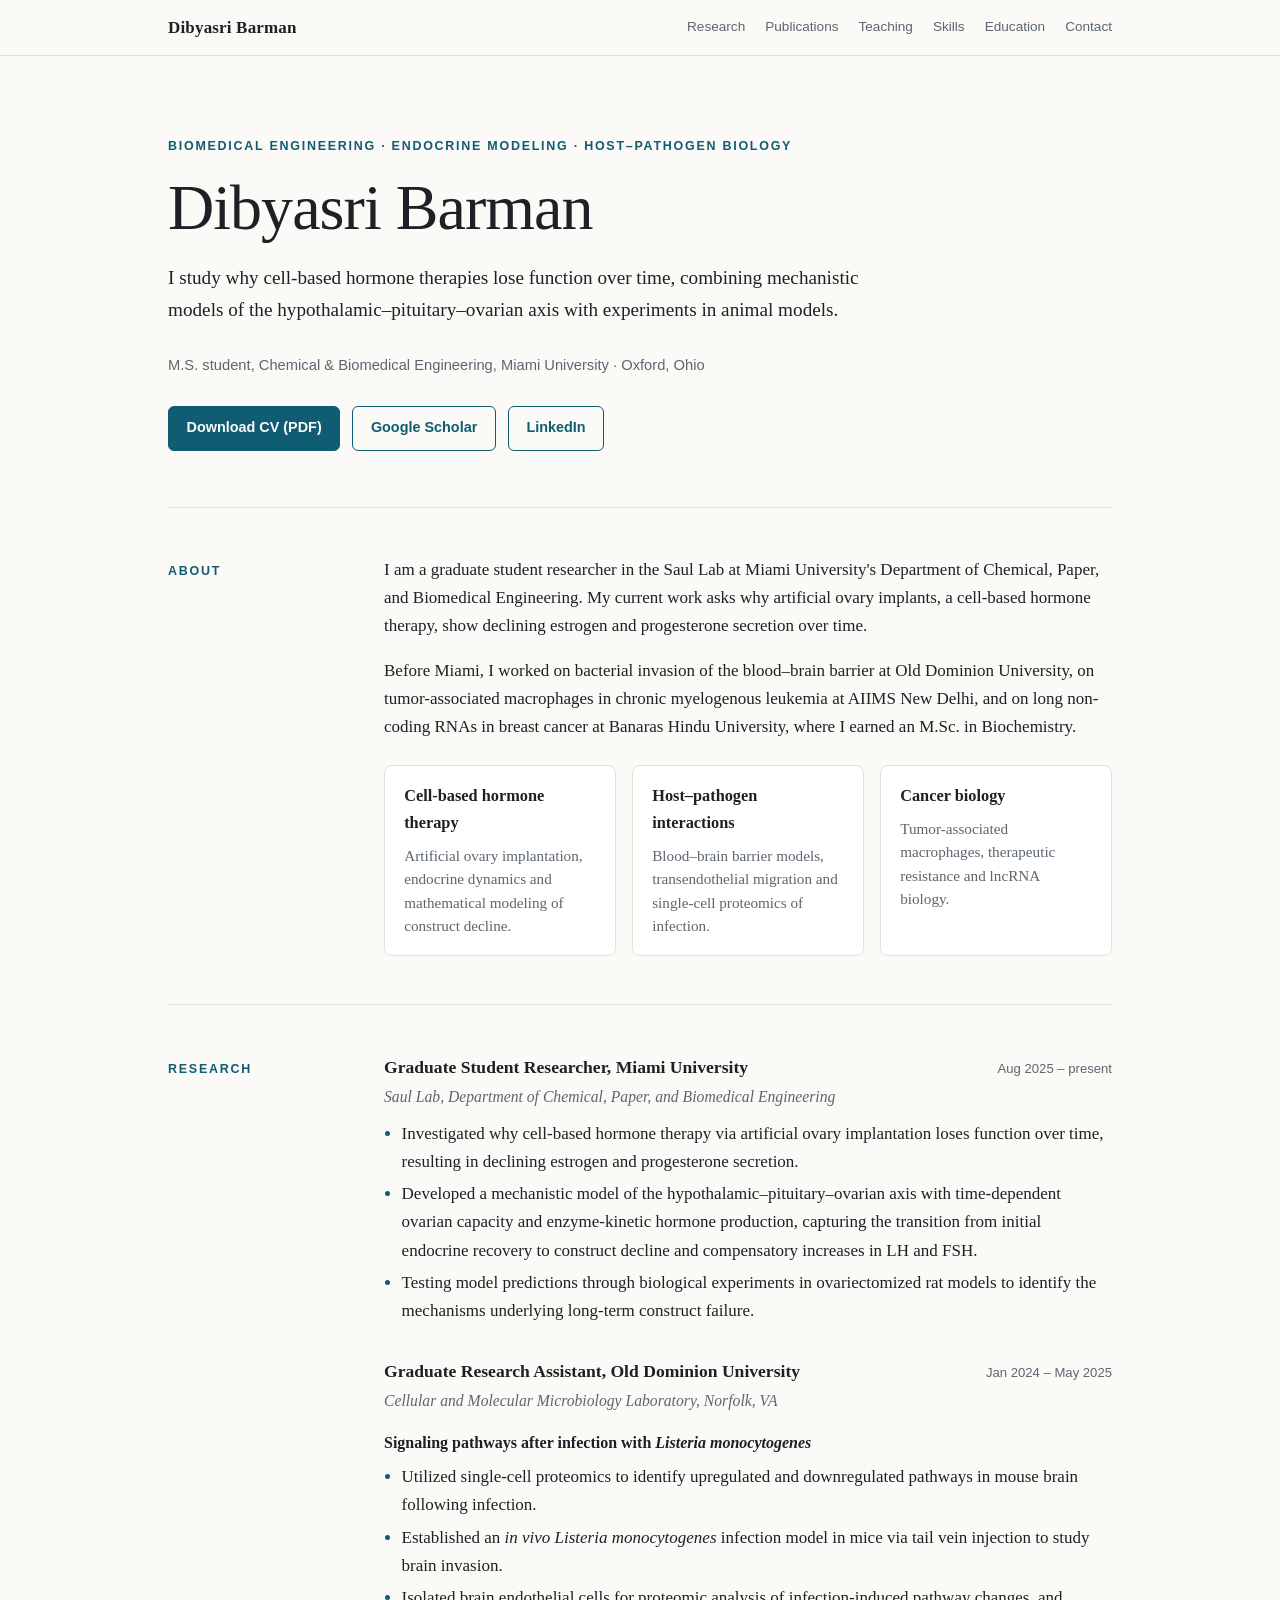
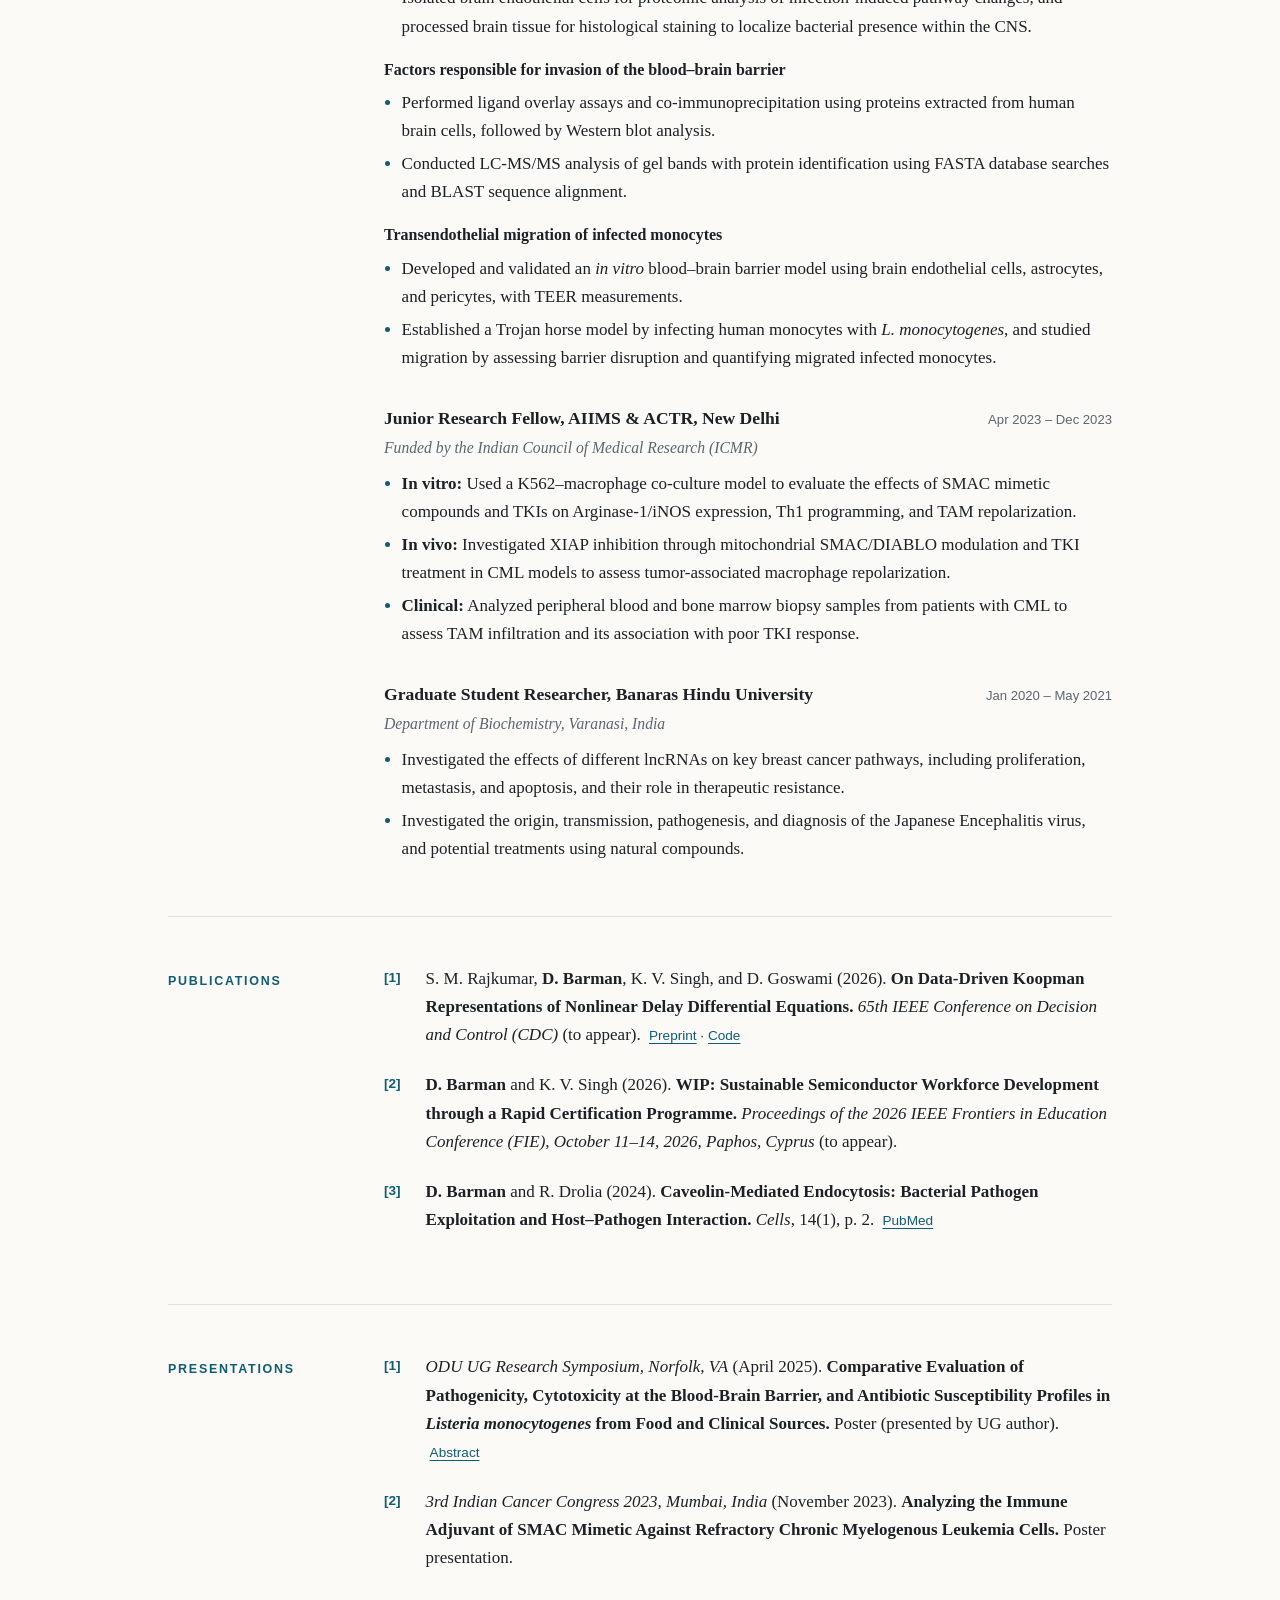
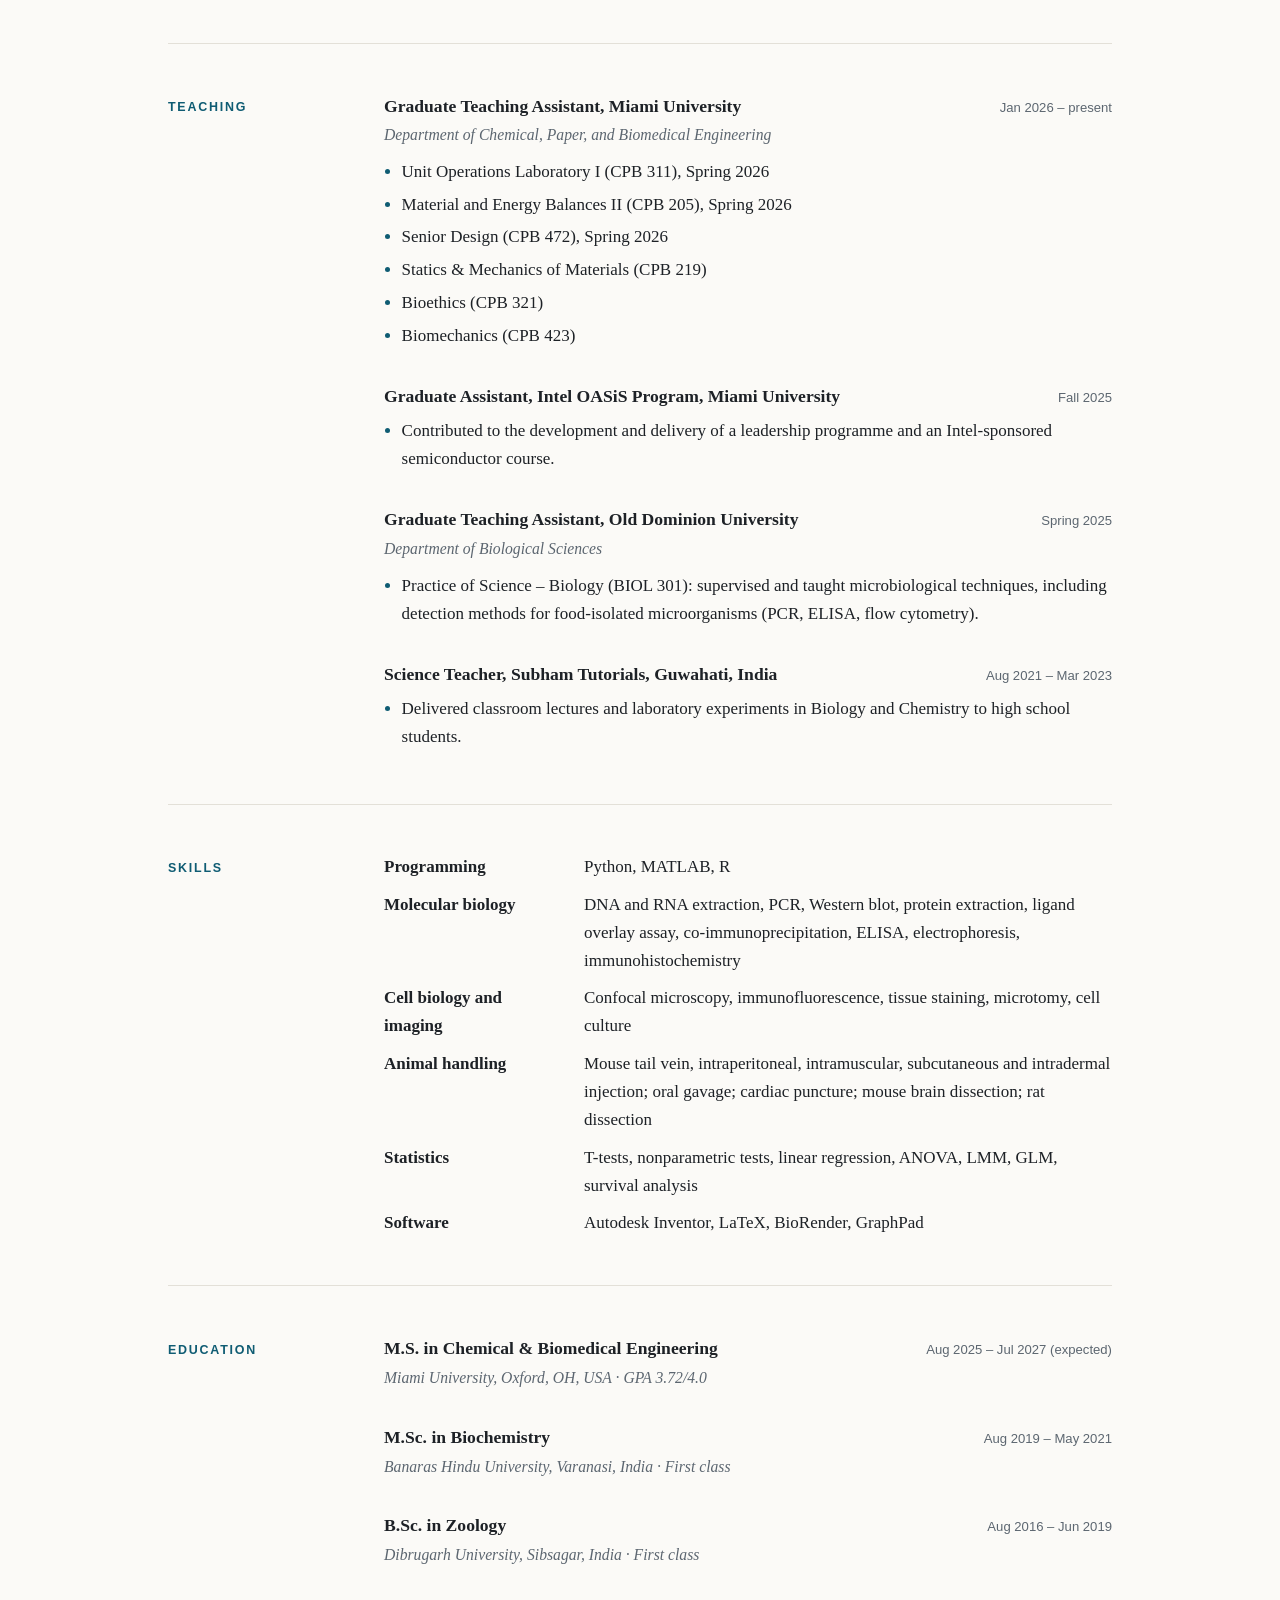
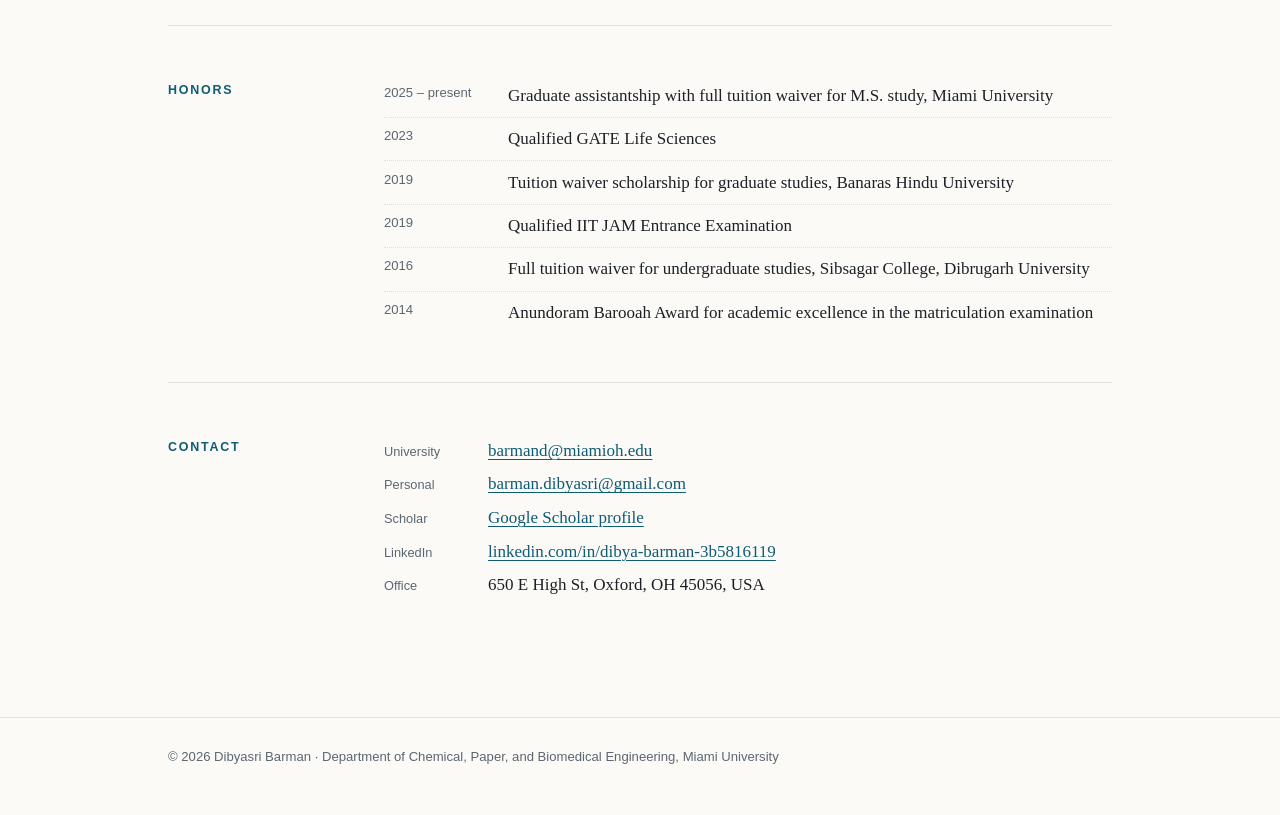
==== index.html @ ee69a8e0 "Add files via upload" ====
<!DOCTYPE html>
<html lang="en">
<head>
  <meta charset="utf-8">
  <meta name="viewport" content="width=device-width, initial-scale=1">
  <title>Dibyasri Barman — Biomedical Engineering Researcher</title>
  <meta name="description" content="Dibyasri Barman is an M.S. student in Chemical and Biomedical Engineering at Miami University, working on cell-based hormone therapy, endocrine modeling and host–pathogen interactions.">
  <link rel="stylesheet" href="style.css">
</head>
<body>

<header class="nav">
  <div class="nav-inner">
    <a class="nav-name" href="#top">Dibyasri Barman</a>
    <nav class="nav-links" aria-label="Sections">
      <a href="#research">Research</a>
      <a href="#publications">Publications</a>
      <a href="#teaching">Teaching</a>
      <a href="#skills">Skills</a>
      <a href="#education">Education</a>
      <a href="#contact">Contact</a>
    </nav>
  </div>
</header>

<div class="hero" id="top">
  <p class="eyebrow">Biomedical engineering · Endocrine modeling · Host–pathogen biology</p>
  <h1>Dibyasri Barman</h1>
  <p class="lede">I study why cell-based hormone therapies lose function over time, combining mechanistic models of the hypothalamic–pituitary–ovarian axis with experiments in animal models.</p>
  <p class="hero-meta">M.S. student, Chemical &amp; Biomedical Engineering, Miami University · Oxford, Ohio</p>
  <div class="actions">
    <a class="btn btn-primary" href="assets/Dibyasri_Barman_CV.pdf">Download CV (PDF)</a>
    <a class="btn btn-ghost" href="https://scholar.google.com/citations?user=SIy5THIAAAAJ&amp;hl=en">Google Scholar</a>
    <a class="btn btn-ghost" href="https://www.linkedin.com/in/dibya-barman-3b5816119/">LinkedIn</a>
  </div>
</div>

<main>

<section id="about">
  <h2>About</h2>
  <div class="body">
    <p>I am a graduate student researcher in the Saul Lab at Miami University's Department of Chemical, Paper, and Biomedical Engineering. My current work asks why artificial ovary implants, a cell-based hormone therapy, show declining estrogen and progesterone secretion over time.</p>
    <p>Before Miami, I worked on bacterial invasion of the blood–brain barrier at Old Dominion University, on tumor-associated macrophages in chronic myelogenous leukemia at AIIMS New Delhi, and on long non-coding RNAs in breast cancer at Banaras Hindu University, where I earned an M.Sc. in Biochemistry.</p>
    <div class="themes">
      <div class="theme">
        <h3>Cell-based hormone therapy</h3>
        <p>Artificial ovary implantation, endocrine dynamics and mathematical modeling of construct decline.</p>
      </div>
      <div class="theme">
        <h3>Host–pathogen interactions</h3>
        <p>Blood–brain barrier models, transendothelial migration and single-cell proteomics of infection.</p>
      </div>
      <div class="theme">
        <h3>Cancer biology</h3>
        <p>Tumor-associated macrophages, therapeutic resistance and lncRNA biology.</p>
      </div>
    </div>
  </div>
</section>

<section id="research">
  <h2>Research</h2>
  <div class="body">

    <div class="entry">
      <div class="entry-head"><h3>Graduate Student Researcher, Miami University</h3><span class="when">Aug 2025 – present</span></div>
      <p class="where">Saul Lab, Department of Chemical, Paper, and Biomedical Engineering</p>
      <ul>
        <li>Investigated why cell-based hormone therapy via artificial ovary implantation loses function over time, resulting in declining estrogen and progesterone secretion.</li>
        <li>Developed a mechanistic model of the hypothalamic–pituitary–ovarian axis with time-dependent ovarian capacity and enzyme-kinetic hormone production, capturing the transition from initial endocrine recovery to construct decline and compensatory increases in LH and FSH.</li>
        <li>Testing model predictions through biological experiments in ovariectomized rat models to identify the mechanisms underlying long-term construct failure.</li>
      </ul>
    </div>

    <div class="entry">
      <div class="entry-head"><h3>Graduate Research Assistant, Old Dominion University</h3><span class="when">Jan 2024 – May 2025</span></div>
      <p class="where">Cellular and Molecular Microbiology Laboratory, Norfolk, VA</p>
      <h4>Signaling pathways after infection with <em>Listeria monocytogenes</em></h4>
      <ul>
        <li>Utilized single-cell proteomics to identify upregulated and downregulated pathways in mouse brain following infection.</li>
        <li>Established an <em>in vivo Listeria monocytogenes</em> infection model in mice via tail vein injection to study brain invasion.</li>
        <li>Isolated brain endothelial cells for proteomic analysis of infection-induced pathway changes, and processed brain tissue for histological staining to localize bacterial presence within the CNS.</li>
      </ul>
      <h4>Factors responsible for invasion of the blood–brain barrier</h4>
      <ul>
        <li>Performed ligand overlay assays and co-immunoprecipitation using proteins extracted from human brain cells, followed by Western blot analysis.</li>
        <li>Conducted LC-MS/MS analysis of gel bands with protein identification using FASTA database searches and BLAST sequence alignment.</li>
      </ul>
      <h4>Transendothelial migration of infected monocytes</h4>
      <ul>
        <li>Developed and validated an <em>in vitro</em> blood–brain barrier model using brain endothelial cells, astrocytes, and pericytes, with TEER measurements.</li>
        <li>Established a Trojan horse model by infecting human monocytes with <em>L. monocytogenes</em>, and studied migration by assessing barrier disruption and quantifying migrated infected monocytes.</li>
      </ul>
    </div>

    <div class="entry">
      <div class="entry-head"><h3>Junior Research Fellow, AIIMS &amp; ACTR, New Delhi</h3><span class="when">Apr 2023 – Dec 2023</span></div>
      <p class="where">Funded by the Indian Council of Medical Research (ICMR)</p>
      <ul>
        <li><strong>In vitro:</strong> Used a K562–macrophage co-culture model to evaluate the effects of SMAC mimetic compounds and TKIs on Arginase-1/iNOS expression, Th1 programming, and TAM repolarization.</li>
        <li><strong>In vivo:</strong> Investigated XIAP inhibition through mitochondrial SMAC/DIABLO modulation and TKI treatment in CML models to assess tumor-associated macrophage repolarization.</li>
        <li><strong>Clinical:</strong> Analyzed peripheral blood and bone marrow biopsy samples from patients with CML to assess TAM infiltration and its association with poor TKI response.</li>
      </ul>
    </div>

    <div class="entry">
      <div class="entry-head"><h3>Graduate Student Researcher, Banaras Hindu University</h3><span class="when">Jan 2020 – May 2021</span></div>
      <p class="where">Department of Biochemistry, Varanasi, India</p>
      <ul>
        <li>Investigated the effects of different lncRNAs on key breast cancer pathways, including proliferation, metastasis, and apoptosis, and their role in therapeutic resistance.</li>
        <li>Investigated the origin, transmission, pathogenesis, and diagnosis of the Japanese Encephalitis virus, and potential treatments using natural compounds.</li>
      </ul>
    </div>

  </div>
</section>

<section id="publications">
  <h2>Publications</h2>
  <div class="body">
    <ol class="refs">
      <li>S. M. Rajkumar, <span class="me">D. Barman</span>, K. V. Singh, and D. Goswami (2026). <span class="title">On Data-Driven Koopman Representations of Nonlinear Delay Differential Equations.</span> <span class="venue">65th IEEE Conference on Decision and Control (CDC)</span> (to appear). <span class="links"><a href="https://arxiv.org/pdf/2604.03086">Preprint</a> · <a href="https://github.com/santoshrajkumar/koopman-dde-kEDMD">Code</a></span></li>
      <li><span class="me">D. Barman</span> and K. V. Singh (2026). <span class="title">WIP: Sustainable Semiconductor Workforce Development through a Rapid Certification Programme.</span> <span class="venue">Proceedings of the 2026 IEEE Frontiers in Education Conference (FIE), October 11–14, 2026, Paphos, Cyprus</span> (to appear).</li>
      <li><span class="me">D. Barman</span> and R. Drolia (2024). <span class="title">Caveolin-Mediated Endocytosis: Bacterial Pathogen Exploitation and Host–Pathogen Interaction.</span> <span class="venue">Cells</span>, 14(1), p. 2. <span class="links"><a href="https://pubmed.ncbi.nlm.nih.gov/39791703/">PubMed</a></span></li>
    </ol>
  </div>
</section>

<section id="presentations">
  <h2>Presentations</h2>
  <div class="body">
    <ol class="refs">
      <li><span class="venue">ODU UG Research Symposium, Norfolk, VA</span> (April 2025). <span class="title">Comparative Evaluation of Pathogenicity, Cytotoxicity at the Blood-Brain Barrier, and Antibiotic Susceptibility Profiles in <em>Listeria monocytogenes</em> from Food and Clinical Sources.</span> Poster (presented by UG author). <span class="links"><a href="https://digitalcommons.odu.edu/undergradsymposium/2025/postersession1/15/">Abstract</a></span></li>
      <li><span class="venue">3rd Indian Cancer Congress 2023, Mumbai, India</span> (November 2023). <span class="title">Analyzing the Immune Adjuvant of SMAC Mimetic Against Refractory Chronic Myelogenous Leukemia Cells.</span> Poster presentation.</li>
    </ol>
  </div>
</section>

<section id="teaching">
  <h2>Teaching</h2>
  <div class="body">
    <div class="entry">
      <div class="entry-head"><h3>Graduate Teaching Assistant, Miami University</h3><span class="when">Jan 2026 – present</span></div>
      <p class="where">Department of Chemical, Paper, and Biomedical Engineering</p>
      <ul>
        <li>Unit Operations Laboratory I (CPB 311), Spring 2026</li>
        <li>Material and Energy Balances II (CPB 205), Spring 2026</li>
        <li>Senior Design (CPB 472), Spring 2026</li>
        <li>Statics &amp; Mechanics of Materials (CPB 219)</li>
        <li>Bioethics (CPB 321)</li>
        <li>Biomechanics (CPB 423)</li>
      </ul>
    </div>
    <div class="entry">
      <div class="entry-head"><h3>Graduate Assistant, Intel OASiS Program, Miami University</h3><span class="when">Fall 2025</span></div>
      <ul>
        <li>Contributed to the development and delivery of a leadership programme and an Intel-sponsored semiconductor course.</li>
      </ul>
    </div>
    <div class="entry">
      <div class="entry-head"><h3>Graduate Teaching Assistant, Old Dominion University</h3><span class="when">Spring 2025</span></div>
      <p class="where">Department of Biological Sciences</p>
      <ul>
        <li>Practice of Science – Biology (BIOL 301): supervised and taught microbiological techniques, including detection methods for food-isolated microorganisms (PCR, ELISA, flow cytometry).</li>
      </ul>
    </div>
    <div class="entry">
      <div class="entry-head"><h3>Science Teacher, Subham Tutorials, Guwahati, India</h3><span class="when">Aug 2021 – Mar 2023</span></div>
      <ul>
        <li>Delivered classroom lectures and laboratory experiments in Biology and Chemistry to high school students.</li>
      </ul>
    </div>
  </div>
</section>

<section id="skills">
  <h2>Skills</h2>
  <div class="body">
    <dl class="grid">
      <dt>Programming</dt><dd>Python, MATLAB, R</dd>
      <dt>Molecular biology</dt><dd>DNA and RNA extraction, PCR, Western blot, protein extraction, ligand overlay assay, co-immunoprecipitation, ELISA, electrophoresis, immunohistochemistry</dd>
      <dt>Cell biology and imaging</dt><dd>Confocal microscopy, immunofluorescence, tissue staining, microtomy, cell culture</dd>
      <dt>Animal handling</dt><dd>Mouse tail vein, intraperitoneal, intramuscular, subcutaneous and intradermal injection; oral gavage; cardiac puncture; mouse brain dissection; rat dissection</dd>
      <dt>Statistics</dt><dd>T-tests, nonparametric tests, linear regression, ANOVA, LMM, GLM, survival analysis</dd>
      <dt>Software</dt><dd>Autodesk Inventor, LaTeX, BioRender, GraphPad</dd>
    </dl>
  </div>
</section>

<section id="education">
  <h2>Education</h2>
  <div class="body">
    <div class="entry">
      <div class="entry-head"><h3>M.S. in Chemical &amp; Biomedical Engineering</h3><span class="when">Aug 2025 – Jul 2027 (expected)</span></div>
      <p class="where">Miami University, Oxford, OH, USA · GPA 3.72/4.0</p>
    </div>
    <div class="entry">
      <div class="entry-head"><h3>M.Sc. in Biochemistry</h3><span class="when">Aug 2019 – May 2021</span></div>
      <p class="where">Banaras Hindu University, Varanasi, India · First class</p>
    </div>
    <div class="entry">
      <div class="entry-head"><h3>B.Sc. in Zoology</h3><span class="when">Aug 2016 – Jun 2019</span></div>
      <p class="where">Dibrugarh University, Sibsagar, India · First class</p>
    </div>
  </div>
</section>

<section id="honors">
  <h2>Honors</h2>
  <div class="body">
    <ul class="honors">
      <li><span class="when">2025 – present</span><span>Graduate assistantship with full tuition waiver for M.S. study, Miami University</span></li>
      <li><span class="when">2023</span><span>Qualified GATE Life Sciences</span></li>
      <li><span class="when">2019</span><span>Tuition waiver scholarship for graduate studies, Banaras Hindu University</span></li>
      <li><span class="when">2019</span><span>Qualified IIT JAM Entrance Examination</span></li>
      <li><span class="when">2016</span><span>Full tuition waiver for undergraduate studies, Sibsagar College, Dibrugarh University</span></li>
      <li><span class="when">2014</span><span>Anundoram Barooah Award for academic excellence in the matriculation examination</span></li>
    </ul>
  </div>
</section>

<section id="contact">
  <h2>Contact</h2>
  <div class="body">
    <ul class="contact-list">
      <li><span class="label">University</span><a href="mailto:barmand@miamioh.edu">barmand@miamioh.edu</a></li>
      <li><span class="label">Personal</span><a href="mailto:barman.dibyasri@gmail.com">barman.dibyasri@gmail.com</a></li>
      <li><span class="label">Scholar</span><a href="https://scholar.google.com/citations?user=SIy5THIAAAAJ&amp;hl=en">Google Scholar profile</a></li>
      <li><span class="label">LinkedIn</span><a href="https://www.linkedin.com/in/dibya-barman-3b5816119/">linkedin.com/in/dibya-barman-3b5816119</a></li>
      <li><span class="label">Office</span>650 E High St, Oxford, OH 45056, USA</li>
    </ul>
  </div>
</section>

</main>

<footer>
  <div class="foot">© 2026 Dibyasri Barman · Department of Chemical, Paper, and Biomedical Engineering, Miami University</div>
</footer>

</body>
</html>
---- style.css ----
/* Academic homepage — Dibyasri Barman
   No external fonts or scripts: everything works offline and on any static host. */

:root {
  --paper: #fbfaf7;
  --surface: #ffffff;
  --ink: #1d2126;
  --muted: #5c6670;
  --rule: #e3e0d8;
  --accent: #0f5c73;
  --accent-soft: #e6f0f2;
  --serif: "Iowan Old Style", "Palatino Linotype", Palatino, "Book Antiqua", Georgia, serif;
  --sans: -apple-system, BlinkMacSystemFont, "Segoe UI", "Helvetica Neue", Arial, sans-serif;
  --measure: 46rem;
}

@media (prefers-color-scheme: dark) {
  :root {
    --paper: #14181b;
    --surface: #1b2024;
    --ink: #e8e6e1;
    --muted: #9aa5ad;
    --rule: #2c3338;
    --accent: #6fc0d3;
    --accent-soft: #1f3138;
  }
}

* { box-sizing: border-box; }

html { scroll-behavior: smooth; scroll-padding-top: 4.5rem; }

body {
  margin: 0;
  background: var(--paper);
  color: var(--ink);
  font-family: var(--serif);
  font-size: 1.0625rem;
  line-height: 1.65;
  -webkit-font-smoothing: antialiased;
}

a { color: var(--accent); text-decoration-thickness: 1px; text-underline-offset: 3px; }
a:hover { text-decoration-thickness: 2px; }
a:focus-visible { outline: 2px solid var(--accent); outline-offset: 3px; border-radius: 2px; }

/* ---------- Navigation ---------- */
.nav {
  position: sticky; top: 0; z-index: 10;
  background: color-mix(in srgb, var(--paper) 92%, transparent);
  backdrop-filter: blur(8px);
  border-bottom: 1px solid var(--rule);
}
.nav-inner {
  max-width: 62rem; margin: 0 auto; padding: 0.85rem 1.5rem;
  display: flex; align-items: center; justify-content: space-between; gap: 1rem;
}
.nav-name { font-weight: 600; letter-spacing: 0.01em; color: var(--ink); text-decoration: none; }
.nav-links { display: flex; flex-wrap: wrap; gap: 1.25rem; font-family: var(--sans); font-size: 0.85rem; }
.nav-links a { color: var(--muted); text-decoration: none; }
.nav-links a:hover { color: var(--accent); }

/* ---------- Hero ---------- */
.hero { max-width: 62rem; margin: 0 auto; padding: 5rem 1.5rem 3.5rem; }
.eyebrow {
  font-family: var(--sans); font-size: 0.78rem; font-weight: 600;
  letter-spacing: 0.14em; text-transform: uppercase; color: var(--accent); margin: 0 0 1rem;
}
.hero h1 {
  font-size: clamp(2.5rem, 6vw, 4rem); line-height: 1.08; font-weight: 500;
  letter-spacing: -0.015em; margin: 0 0 1.25rem;
}
.lede { max-width: var(--measure); font-size: 1.2rem; color: var(--ink); margin: 0 0 1.75rem; }
.hero-meta { font-family: var(--sans); font-size: 0.92rem; color: var(--muted); margin: 0 0 1.75rem; }
.actions { display: flex; flex-wrap: wrap; gap: 0.75rem; }
.btn {
  font-family: var(--sans); font-size: 0.9rem; font-weight: 600; text-decoration: none;
  padding: 0.6rem 1.1rem; border-radius: 6px; border: 1px solid var(--accent);
}
.btn-primary { background: var(--accent); color: var(--paper); }
.btn-ghost { color: var(--accent); background: transparent; }
.btn:hover { filter: brightness(1.08); }

/* ---------- Sections ---------- */
main { max-width: 62rem; margin: 0 auto; padding: 0 1.5rem 4rem; }
section { display: grid; grid-template-columns: 11rem 1fr; gap: 2.5rem; padding: 3rem 0; border-top: 1px solid var(--rule); }
section > h2 {
  font-family: var(--sans); font-size: 0.78rem; font-weight: 600; letter-spacing: 0.14em;
  text-transform: uppercase; color: var(--accent); margin: 0.35rem 0 0;
}
.body { max-width: var(--measure); }
.body > p:first-child { margin-top: 0; }

/* Research themes */
.themes { display: grid; grid-template-columns: repeat(auto-fit, minmax(13rem, 1fr)); gap: 1rem; margin-top: 1.5rem; }
.theme { background: var(--surface); border: 1px solid var(--rule); border-radius: 8px; padding: 1.1rem 1.2rem; }
.theme h3 { font-size: 1.02rem; font-weight: 600; margin: 0 0 0.4rem; }
.theme p { font-size: 0.95rem; color: var(--muted); margin: 0; line-height: 1.55; }

/* Timeline entries */
.entry { margin: 0 0 2rem; }
.entry:last-child { margin-bottom: 0; }
.entry-head { display: flex; justify-content: space-between; align-items: baseline; gap: 1rem; flex-wrap: wrap; }
.entry h3 { font-size: 1.1rem; font-weight: 600; margin: 0; }
.when { font-family: var(--sans); font-size: 0.82rem; color: var(--muted); white-space: nowrap; }
.where { font-style: italic; color: var(--muted); margin: 0.1rem 0 0.6rem; font-size: 0.98rem; }
.entry ul { margin: 0.4rem 0 0; padding-left: 1.1rem; }
.entry li { margin: 0.3rem 0; }
.entry li::marker { color: var(--accent); }
.entry h4 { font-size: 1rem; font-weight: 600; margin: 1rem 0 0.2rem; }

/* Publications */
ol.refs { list-style: none; counter-reset: ref; margin: 0; padding: 0; }
ol.refs li { counter-increment: ref; position: relative; padding-left: 2.6rem; margin: 0 0 1.4rem; }
ol.refs li::before {
  content: "[" counter(ref) "]"; position: absolute; left: 0; top: 0;
  font-family: var(--sans); font-size: 0.85rem; color: var(--accent); font-weight: 600; line-height: 1.95;
}
.me { font-weight: 700; }
.title { font-weight: 600; }
.venue { font-style: italic; }
.links { font-family: var(--sans); font-size: 0.85rem; margin-left: 0.25rem; white-space: nowrap; }

/* Skills and coursework */
dl.grid { display: grid; grid-template-columns: 11rem 1fr; gap: 0.6rem 1.5rem; margin: 0; }
dl.grid dt { font-weight: 600; }
dl.grid dd { margin: 0; color: var(--ink); }

/* Honors */
ul.honors { list-style: none; margin: 0; padding: 0; }
ul.honors li { display: flex; gap: 1.25rem; padding: 0.45rem 0; border-bottom: 1px dotted var(--rule); }
ul.honors li:last-child { border-bottom: 0; }
ul.honors .when { width: 6.5rem; flex: none; }

/* Contact */
.contact-list { list-style: none; padding: 0; margin: 0; }
.contact-list li { margin: 0.35rem 0; }
.label { font-family: var(--sans); font-size: 0.8rem; color: var(--muted); display: inline-block; width: 6.5rem; }

footer { border-top: 1px solid var(--rule); }
.foot { max-width: 62rem; margin: 0 auto; padding: 1.75rem 1.5rem 3rem; font-family: var(--sans); font-size: 0.82rem; color: var(--muted); }

/* ---------- Small screens ---------- */
@media (max-width: 760px) {
  body { font-size: 1rem; }
  .nav-links { gap: 0.9rem; font-size: 0.8rem; }
  .hero { padding: 3rem 1.25rem 2.5rem; }
  main { padding: 0 1.25rem 3rem; }
  section { grid-template-columns: 1fr; gap: 1rem; padding: 2.25rem 0; }
  dl.grid { grid-template-columns: 1fr; gap: 0.15rem 0; }
  dl.grid dd { margin-bottom: 0.8rem; }
  ul.honors li { flex-direction: column; gap: 0; }
}

@media print {
  .nav, .actions { display: none; }
  body { background: #fff; color: #000; font-size: 11pt; }
  section { grid-template-columns: 1fr; gap: 0.5rem; padding: 1.25rem 0; }
}
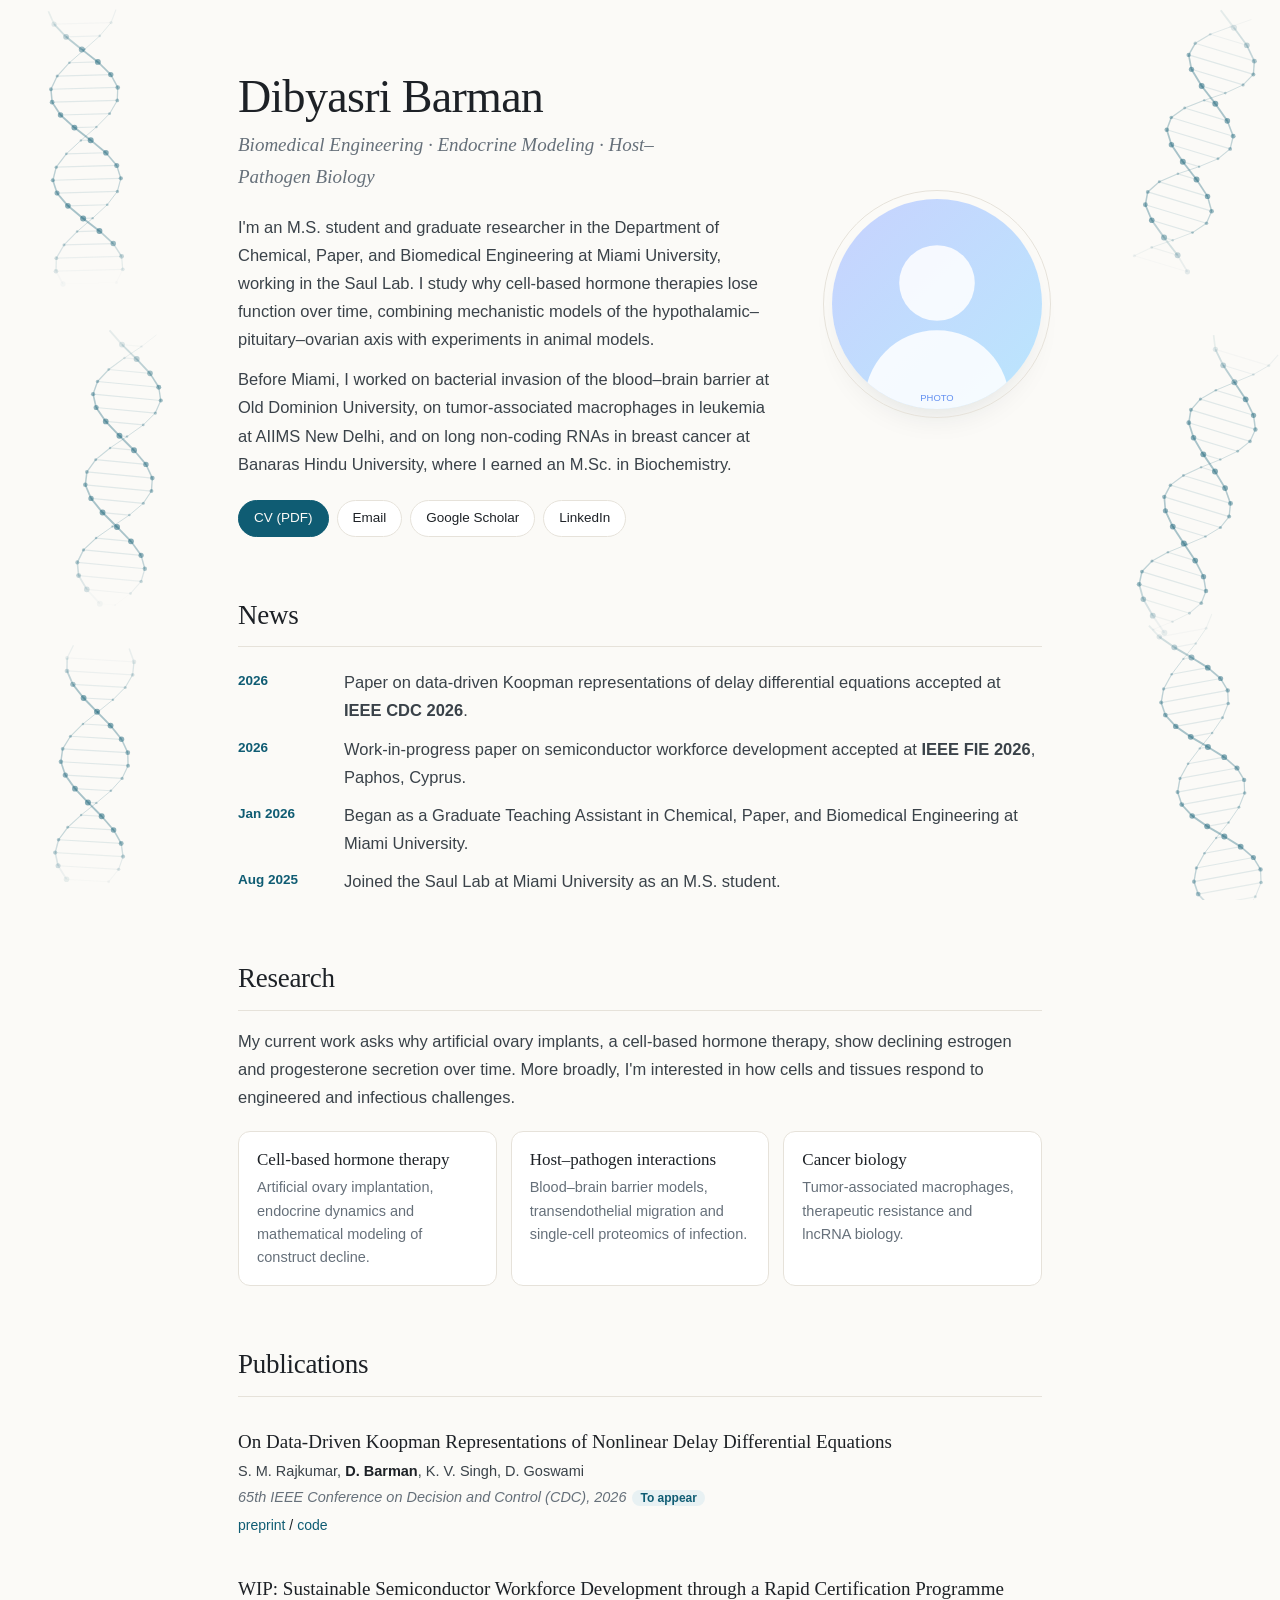
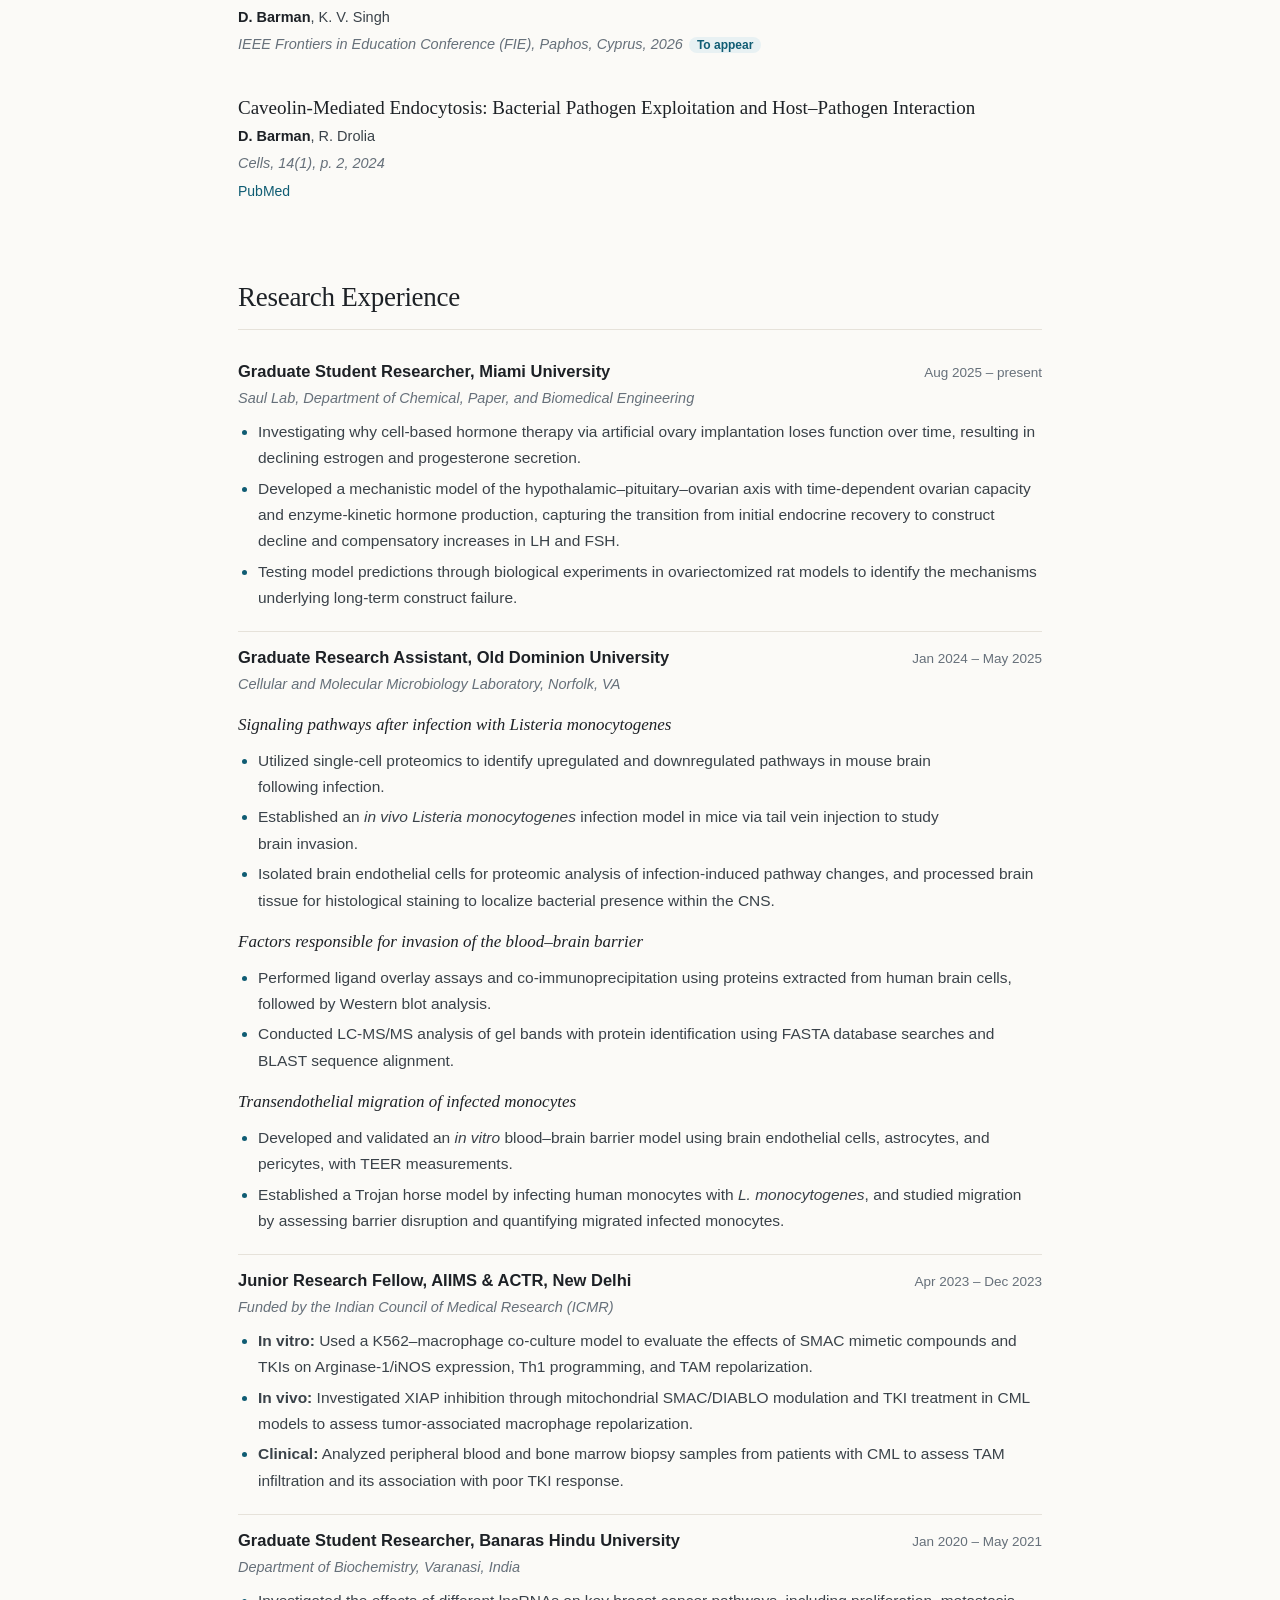
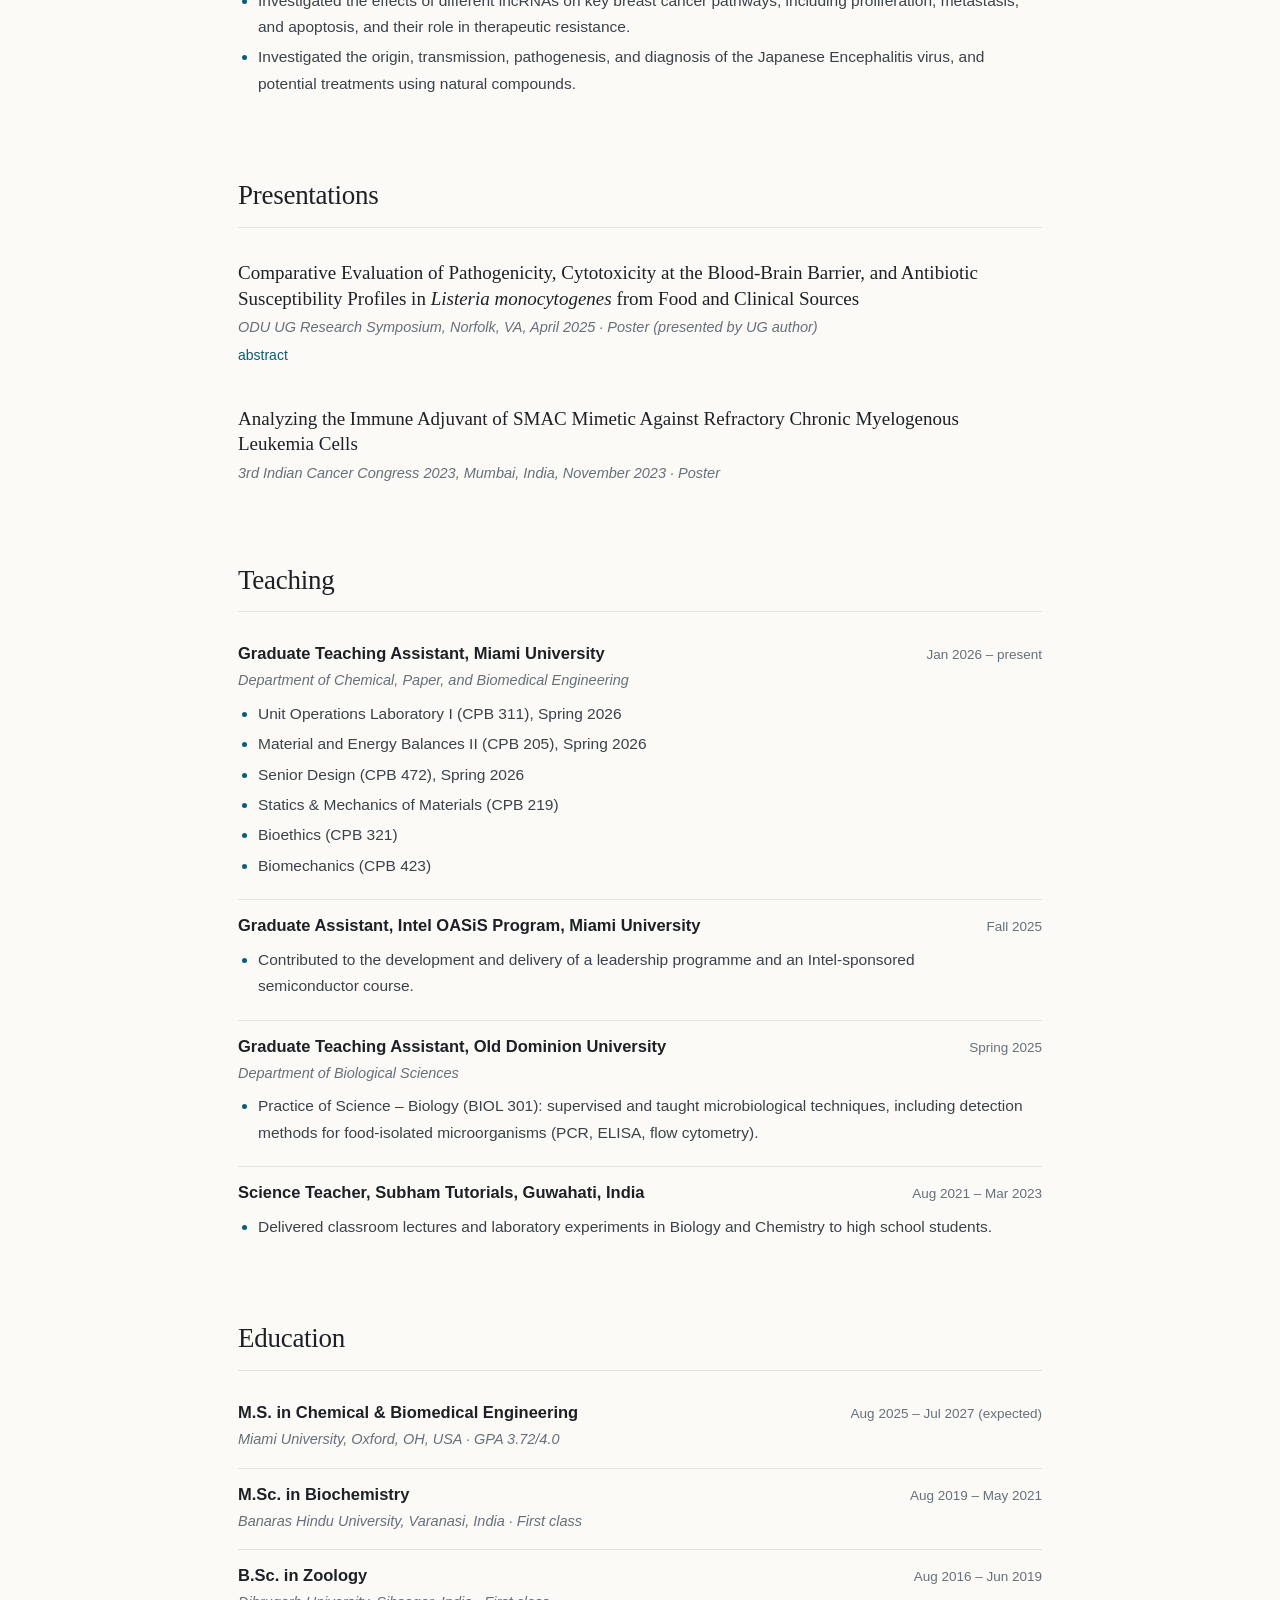
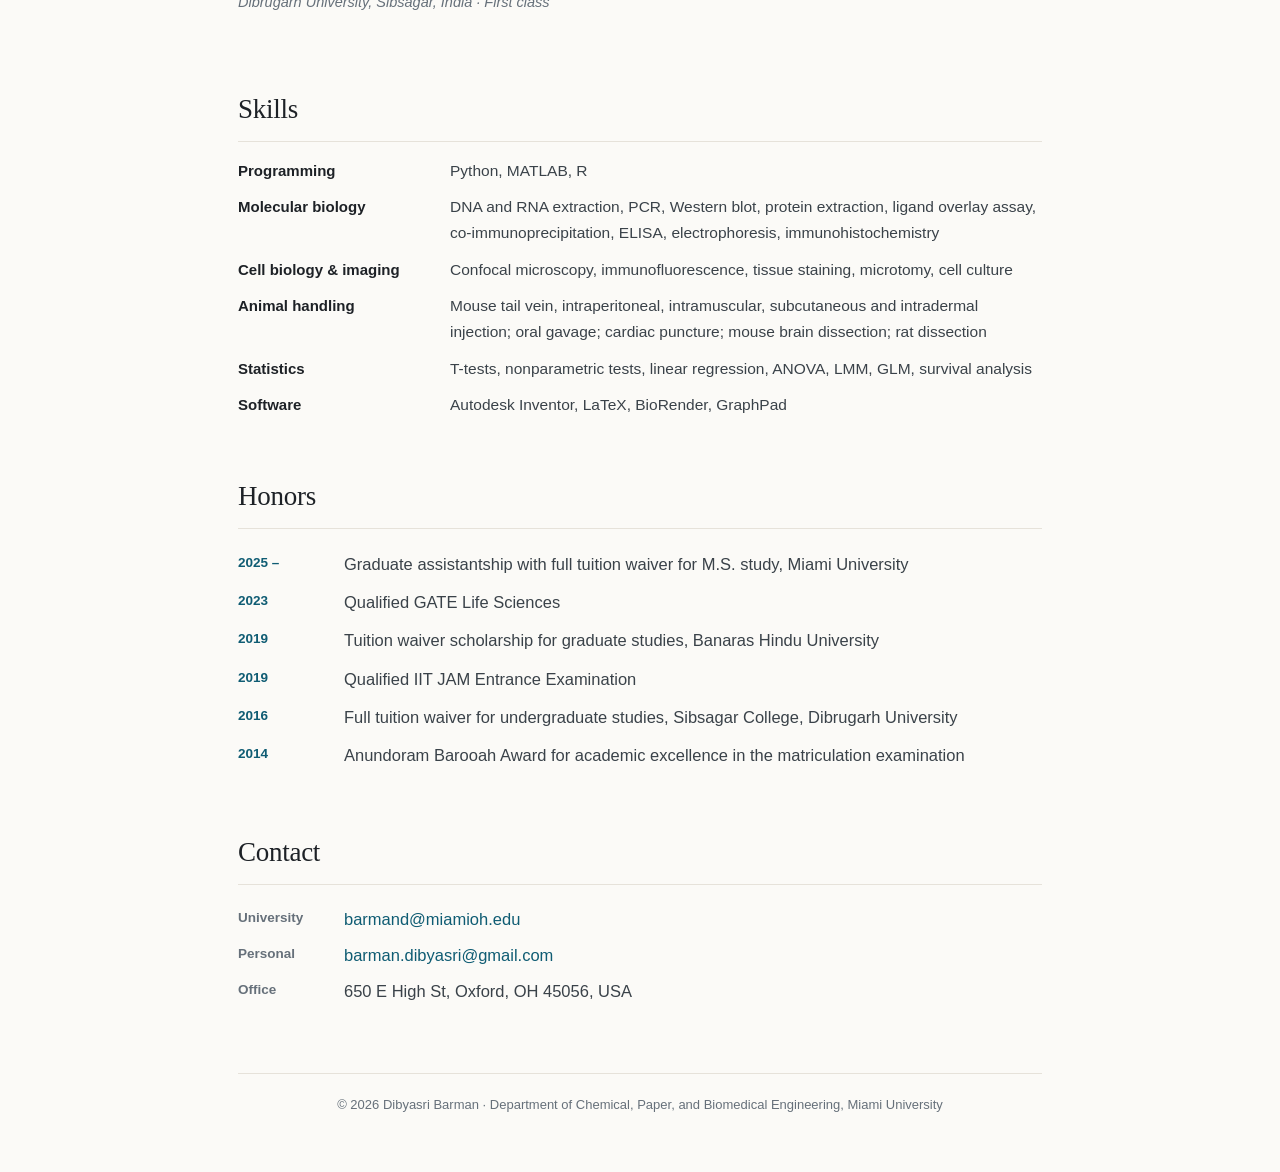
==== commit d84873ab: "nn" ====
--- a/index.html
+++ b/index.html
@@ -1,47 +1,57 @@
 <!DOCTYPE html>
 <html lang="en">
 <head>
-  <meta charset="utf-8">
-  <meta name="viewport" content="width=device-width, initial-scale=1">
-  <title>Dibyasri Barman — Biomedical Engineering Researcher</title>
-  <meta name="description" content="Dibyasri Barman is an M.S. student in Chemical and Biomedical Engineering at Miami University, working on cell-based hormone therapy, endocrine modeling and host–pathogen interactions.">
-  <link rel="stylesheet" href="style.css">
+<meta charset="utf-8">
+<meta name="viewport" content="width=device-width, initial-scale=1">
+<!-- Google Tag Manager -->
+<script async src="https://www.googletagmanager.com/gtm.js?id=GTM-MK2WHKRZ"></script>
+<script>
+  window.dataLayer = window.dataLayer || [];
+  function gtag(){dataLayer.push(arguments);}
+  gtag('js', new Date());
+</script>
+<!-- End Google Tag Manager -->
+<title>Dibyasri Barman — Biomedical Engineering Researcher</title>
+<meta name="description" content="Dibyasri Barman is an M.S. student in Chemical and Biomedical Engineering at Miami University, working on cell-based hormone therapy, endocrine modeling and host–pathogen interactions.">
+<meta name="color-scheme" content="light dark">
+<meta property="og:title" content="Dibyasri Barman — Biomedical Engineering Researcher">
+<meta property="og:description" content="Cell-based hormone therapy, endocrine modeling and host–pathogen biology at Miami University.">
+<link rel="icon" href="data:image/svg+xml,%3Csvg xmlns='http://www.w3.org/2000/svg' viewBox='0 0 64 64'%3E%3Ccircle cx='32' cy='32' r='32' fill='%230f5c73'/%3E%3Ctext x='32' y='42' font-family='Georgia,serif' font-size='28' fill='%23fff' text-anchor='middle'%3EDB%3C/text%3E%3C/svg%3E">
+<link rel="stylesheet" href="style.css">
 </head>
 <body>
-
-<header class="nav">
-  <div class="nav-inner">
-    <a class="nav-name" href="#top">Dibyasri Barman</a>
-    <nav class="nav-links" aria-label="Sections">
-      <a href="#research">Research</a>
-      <a href="#publications">Publications</a>
-      <a href="#teaching">Teaching</a>
-      <a href="#skills">Skills</a>
-      <a href="#education">Education</a>
-      <a href="#contact">Contact</a>
-    </nav>
-  </div>
-</header>
-
-<div class="hero" id="top">
-  <p class="eyebrow">Biomedical engineering · Endocrine modeling · Host–pathogen biology</p>
-  <h1>Dibyasri Barman</h1>
-  <p class="lede">I study why cell-based hormone therapies lose function over time, combining mechanistic models of the hypothalamic–pituitary–ovarian axis with experiments in animal models.</p>
-  <p class="hero-meta">M.S. student, Chemical &amp; Biomedical Engineering, Miami University · Oxford, Ohio</p>
-  <div class="actions">
-    <a class="btn btn-primary" href="assets/Dibyasri_Barman_CV.pdf">Download CV (PDF)</a>
-    <a class="btn btn-ghost" href="https://scholar.google.com/citations?user=SIy5THIAAAAJ&amp;hl=en">Google Scholar</a>
-    <a class="btn btn-ghost" href="https://www.linkedin.com/in/dibya-barman-3b5816119/">LinkedIn</a>
-  </div>
-</div>
-
-<main>
-
-<section id="about">
-  <h2>About</h2>
-  <div class="body">
-    <p>I am a graduate student researcher in the Saul Lab at Miami University's Department of Chemical, Paper, and Biomedical Engineering. My current work asks why artificial ovary implants, a cell-based hormone therapy, show declining estrogen and progesterone secretion over time.</p>
-    <p>Before Miami, I worked on bacterial invasion of the blood–brain barrier at Old Dominion University, on tumor-associated macrophages in chronic myelogenous leukemia at AIIMS New Delhi, and on long non-coding RNAs in breast cancer at Banaras Hindu University, where I earned an M.Sc. in Biochemistry.</p>
+<div class="wrap">
+
+  <header>
+    <div class="bio">
+      <h1>Dibyasri Barman</h1>
+      <p class="sub">Biomedical Engineering · Endocrine Modeling · Host–Pathogen Biology</p>
+      <p>I'm an M.S. student and graduate researcher in the Department of Chemical, Paper, and Biomedical Engineering at Miami University, working in the Saul Lab. I study why cell-based hormone therapies lose function over time, combining mechanistic models of the hypothalamic–pituitary–ovarian axis with experiments in animal models.</p>
+      <p>Before Miami, I worked on bacterial invasion of the blood–brain barrier at Old Dominion University, on tumor-associated macrophages in leukemia at AIIMS New Delhi, and on long non-coding RNAs in breast cancer at Banaras Hindu University, where I earned an M.Sc. in Biochemistry.</p>
+      <div class="links">
+        <a class="primary" href="assets/Dibyasri_Barman_CV.pdf">CV (PDF)</a>
+        <a href="mailto:barmand@miamioh.edu">Email</a>
+        <a href="https://scholar.google.com/citations?user=SIy5THIAAAAJ&amp;hl=en">Google Scholar</a>
+        <a href="https://www.linkedin.com/in/dibya-barman-3b5816119/">LinkedIn</a>
+      </div>
+    </div>
+    <!-- Replace with a real photo, e.g. assets/photo.jpg (square, at least 440×440 px) -->
+    <div class="photo"><img src="assets/profile.svg" alt="Portrait of Dibyasri Barman" width="210" height="210"></div>
+  </header>
+
+  <section id="news">
+    <h2>News</h2>
+    <ul class="dated">
+      <li><span class="date">2026</span><span>Paper on data-driven Koopman representations of delay differential equations accepted at <b>IEEE CDC 2026</b>.</span></li>
+      <li><span class="date">2026</span><span>Work-in-progress paper on semiconductor workforce development accepted at <b>IEEE FIE 2026</b>, Paphos, Cyprus.</span></li>
+      <li><span class="date">Jan 2026</span><span>Began as a Graduate Teaching Assistant in Chemical, Paper, and Biomedical Engineering at Miami University.</span></li>
+      <li><span class="date">Aug 2025</span><span>Joined the Saul Lab at Miami University as an M.S. student.</span></li>
+    </ul>
+  </section>
+
+  <section id="research">
+    <h2>Research</h2>
+    <p>My current work asks why artificial ovary implants, a cell-based hormone therapy, show declining estrogen and progesterone secretion over time. More broadly, I'm interested in how cells and tissues respond to engineered and infectious challenges.</p>
     <div class="themes">
       <div class="theme">
         <h3>Cell-based hormone therapy</h3>
@@ -56,18 +66,37 @@
         <p>Tumor-associated macrophages, therapeutic resistance and lncRNA biology.</p>
       </div>
     </div>
-  </div>
-</section>
-
-<section id="research">
-  <h2>Research</h2>
-  <div class="body">
+  </section>
+
+  <section id="publications">
+    <h2>Publications</h2>
+    <div class="paper">
+      <p class="title">On Data-Driven Koopman Representations of Nonlinear Delay Differential Equations</p>
+      <p class="authors">S. M. Rajkumar, <strong>D. Barman</strong>, K. V. Singh, D. Goswami</p>
+      <p class="venue">65th IEEE Conference on Decision and Control (CDC), 2026<span class="badge">To appear</span></p>
+      <p class="plinks"><a href="https://arxiv.org/pdf/2604.03086">preprint</a> / <a href="https://github.com/santoshrajkumar/koopman-dde-kEDMD">code</a></p>
+    </div>
+    <div class="paper">
+      <p class="title">WIP: Sustainable Semiconductor Workforce Development through a Rapid Certification Programme</p>
+      <p class="authors"><strong>D. Barman</strong>, K. V. Singh</p>
+      <p class="venue">IEEE Frontiers in Education Conference (FIE), Paphos, Cyprus, 2026<span class="badge">To appear</span></p>
+    </div>
+    <div class="paper">
+      <p class="title">Caveolin-Mediated Endocytosis: Bacterial Pathogen Exploitation and Host–Pathogen Interaction</p>
+      <p class="authors"><strong>D. Barman</strong>, R. Drolia</p>
+      <p class="venue">Cells, 14(1), p. 2, 2024</p>
+      <p class="plinks"><a href="https://pubmed.ncbi.nlm.nih.gov/39791703/">PubMed</a></p>
+    </div>
+  </section>
+
+  <section id="experience">
+    <h2>Research Experience</h2>
 
     <div class="entry">
       <div class="entry-head"><h3>Graduate Student Researcher, Miami University</h3><span class="when">Aug 2025 – present</span></div>
       <p class="where">Saul Lab, Department of Chemical, Paper, and Biomedical Engineering</p>
       <ul>
-        <li>Investigated why cell-based hormone therapy via artificial ovary implantation loses function over time, resulting in declining estrogen and progesterone secretion.</li>
+        <li>Investigating why cell-based hormone therapy via artificial ovary implantation loses function over time, resulting in declining estrogen and progesterone secretion.</li>
         <li>Developed a mechanistic model of the hypothalamic–pituitary–ovarian axis with time-dependent ovarian capacity and enzyme-kinetic hormone production, capturing the transition from initial endocrine recovery to construct decline and compensatory increases in LH and FSH.</li>
         <li>Testing model predictions through biological experiments in ovariectomized rat models to identify the mechanisms underlying long-term construct failure.</li>
       </ul>
@@ -76,7 +105,7 @@
     <div class="entry">
       <div class="entry-head"><h3>Graduate Research Assistant, Old Dominion University</h3><span class="when">Jan 2024 – May 2025</span></div>
       <p class="where">Cellular and Molecular Microbiology Laboratory, Norfolk, VA</p>
-      <h4>Signaling pathways after infection with <em>Listeria monocytogenes</em></h4>
+      <h4>Signaling pathways after infection with Listeria monocytogenes</h4>
       <ul>
         <li>Utilized single-cell proteomics to identify upregulated and downregulated pathways in mouse brain following infection.</li>
         <li>Established an <em>in vivo Listeria monocytogenes</em> infection model in mice via tail vein injection to study brain invasion.</li>
@@ -112,34 +141,23 @@
         <li>Investigated the origin, transmission, pathogenesis, and diagnosis of the Japanese Encephalitis virus, and potential treatments using natural compounds.</li>
       </ul>
     </div>
-
-  </div>
-</section>
-
-<section id="publications">
-  <h2>Publications</h2>
-  <div class="body">
-    <ol class="refs">
-      <li>S. M. Rajkumar, <span class="me">D. Barman</span>, K. V. Singh, and D. Goswami (2026). <span class="title">On Data-Driven Koopman Representations of Nonlinear Delay Differential Equations.</span> <span class="venue">65th IEEE Conference on Decision and Control (CDC)</span> (to appear). <span class="links"><a href="https://arxiv.org/pdf/2604.03086">Preprint</a> · <a href="https://github.com/santoshrajkumar/koopman-dde-kEDMD">Code</a></span></li>
-      <li><span class="me">D. Barman</span> and K. V. Singh (2026). <span class="title">WIP: Sustainable Semiconductor Workforce Development through a Rapid Certification Programme.</span> <span class="venue">Proceedings of the 2026 IEEE Frontiers in Education Conference (FIE), October 11–14, 2026, Paphos, Cyprus</span> (to appear).</li>
-      <li><span class="me">D. Barman</span> and R. Drolia (2024). <span class="title">Caveolin-Mediated Endocytosis: Bacterial Pathogen Exploitation and Host–Pathogen Interaction.</span> <span class="venue">Cells</span>, 14(1), p. 2. <span class="links"><a href="https://pubmed.ncbi.nlm.nih.gov/39791703/">PubMed</a></span></li>
-    </ol>
-  </div>
-</section>
-
-<section id="presentations">
-  <h2>Presentations</h2>
-  <div class="body">
-    <ol class="refs">
-      <li><span class="venue">ODU UG Research Symposium, Norfolk, VA</span> (April 2025). <span class="title">Comparative Evaluation of Pathogenicity, Cytotoxicity at the Blood-Brain Barrier, and Antibiotic Susceptibility Profiles in <em>Listeria monocytogenes</em> from Food and Clinical Sources.</span> Poster (presented by UG author). <span class="links"><a href="https://digitalcommons.odu.edu/undergradsymposium/2025/postersession1/15/">Abstract</a></span></li>
-      <li><span class="venue">3rd Indian Cancer Congress 2023, Mumbai, India</span> (November 2023). <span class="title">Analyzing the Immune Adjuvant of SMAC Mimetic Against Refractory Chronic Myelogenous Leukemia Cells.</span> Poster presentation.</li>
-    </ol>
-  </div>
-</section>
-
-<section id="teaching">
-  <h2>Teaching</h2>
-  <div class="body">
+  </section>
+
+  <section id="presentations">
+    <h2>Presentations</h2>
+    <div class="paper">
+      <p class="title">Comparative Evaluation of Pathogenicity, Cytotoxicity at the Blood-Brain Barrier, and Antibiotic Susceptibility Profiles in <em>Listeria monocytogenes</em> from Food and Clinical Sources</p>
+      <p class="venue">ODU UG Research Symposium, Norfolk, VA, April 2025 · Poster (presented by UG author)</p>
+      <p class="plinks"><a href="https://digitalcommons.odu.edu/undergradsymposium/2025/postersession1/15/">abstract</a></p>
+    </div>
+    <div class="paper">
+      <p class="title">Analyzing the Immune Adjuvant of SMAC Mimetic Against Refractory Chronic Myelogenous Leukemia Cells</p>
+      <p class="venue">3rd Indian Cancer Congress 2023, Mumbai, India, November 2023 · Poster</p>
+    </div>
+  </section>
+
+  <section id="teaching">
+    <h2>Teaching</h2>
     <div class="entry">
       <div class="entry-head"><h3>Graduate Teaching Assistant, Miami University</h3><span class="when">Jan 2026 – present</span></div>
       <p class="where">Department of Chemical, Paper, and Biomedical Engineering</p>
@@ -171,73 +189,59 @@
         <li>Delivered classroom lectures and laboratory experiments in Biology and Chemistry to high school students.</li>
       </ul>
     </div>
-  </div>
-</section>
-
-<section id="skills">
-  <h2>Skills</h2>
-  <div class="body">
+  </section>
+
+  <section id="education">
+    <h2>Education</h2>
+    <div class="entry">
+      <div class="entry-head"><h3>M.S. in Chemical &amp; Biomedical Engineering</h3><span class="when">Aug 2025 – Jul 2027 (expected)</span></div>
+      <p class="where">Miami University, Oxford, OH, USA · GPA 3.72/4.0</p>
+    </div>
+    <div class="entry">
+      <div class="entry-head"><h3>M.Sc. in Biochemistry</h3><span class="when">Aug 2019 – May 2021</span></div>
+      <p class="where">Banaras Hindu University, Varanasi, India · First class</p>
+    </div>
+    <div class="entry">
+      <div class="entry-head"><h3>B.Sc. in Zoology</h3><span class="when">Aug 2016 – Jun 2019</span></div>
+      <p class="where">Dibrugarh University, Sibsagar, India · First class</p>
+    </div>
+  </section>
+
+  <section id="skills">
+    <h2>Skills</h2>
     <dl class="grid">
       <dt>Programming</dt><dd>Python, MATLAB, R</dd>
       <dt>Molecular biology</dt><dd>DNA and RNA extraction, PCR, Western blot, protein extraction, ligand overlay assay, co-immunoprecipitation, ELISA, electrophoresis, immunohistochemistry</dd>
-      <dt>Cell biology and imaging</dt><dd>Confocal microscopy, immunofluorescence, tissue staining, microtomy, cell culture</dd>
+      <dt>Cell biology &amp; imaging</dt><dd>Confocal microscopy, immunofluorescence, tissue staining, microtomy, cell culture</dd>
       <dt>Animal handling</dt><dd>Mouse tail vein, intraperitoneal, intramuscular, subcutaneous and intradermal injection; oral gavage; cardiac puncture; mouse brain dissection; rat dissection</dd>
       <dt>Statistics</dt><dd>T-tests, nonparametric tests, linear regression, ANOVA, LMM, GLM, survival analysis</dd>
       <dt>Software</dt><dd>Autodesk Inventor, LaTeX, BioRender, GraphPad</dd>
     </dl>
-  </div>
-</section>
-
-<section id="education">
-  <h2>Education</h2>
-  <div class="body">
-    <div class="entry">
-      <div class="entry-head"><h3>M.S. in Chemical &amp; Biomedical Engineering</h3><span class="when">Aug 2025 – Jul 2027 (expected)</span></div>
-      <p class="where">Miami University, Oxford, OH, USA · GPA 3.72/4.0</p>
-    </div>
-    <div class="entry">
-      <div class="entry-head"><h3>M.Sc. in Biochemistry</h3><span class="when">Aug 2019 – May 2021</span></div>
-      <p class="where">Banaras Hindu University, Varanasi, India · First class</p>
-    </div>
-    <div class="entry">
-      <div class="entry-head"><h3>B.Sc. in Zoology</h3><span class="when">Aug 2016 – Jun 2019</span></div>
-      <p class="where">Dibrugarh University, Sibsagar, India · First class</p>
-    </div>
-  </div>
-</section>
-
-<section id="honors">
-  <h2>Honors</h2>
-  <div class="body">
-    <ul class="honors">
-      <li><span class="when">2025 – present</span><span>Graduate assistantship with full tuition waiver for M.S. study, Miami University</span></li>
-      <li><span class="when">2023</span><span>Qualified GATE Life Sciences</span></li>
-      <li><span class="when">2019</span><span>Tuition waiver scholarship for graduate studies, Banaras Hindu University</span></li>
-      <li><span class="when">2019</span><span>Qualified IIT JAM Entrance Examination</span></li>
-      <li><span class="when">2016</span><span>Full tuition waiver for undergraduate studies, Sibsagar College, Dibrugarh University</span></li>
-      <li><span class="when">2014</span><span>Anundoram Barooah Award for academic excellence in the matriculation examination</span></li>
+  </section>
+
+  <section id="honors">
+    <h2>Honors</h2>
+    <ul class="dated">
+      <li><span class="date">2025 –</span><span>Graduate assistantship with full tuition waiver for M.S. study, Miami University</span></li>
+      <li><span class="date">2023</span><span>Qualified GATE Life Sciences</span></li>
+      <li><span class="date">2019</span><span>Tuition waiver scholarship for graduate studies, Banaras Hindu University</span></li>
+      <li><span class="date">2019</span><span>Qualified IIT JAM Entrance Examination</span></li>
+      <li><span class="date">2016</span><span>Full tuition waiver for undergraduate studies, Sibsagar College, Dibrugarh University</span></li>
+      <li><span class="date">2014</span><span>Anundoram Barooah Award for academic excellence in the matriculation examination</span></li>
     </ul>
-  </div>
-</section>
-
-<section id="contact">
-  <h2>Contact</h2>
-  <div class="body">
-    <ul class="contact-list">
+  </section>
+
+  <section id="contact">
+    <h2>Contact</h2>
+    <ul class="contact">
       <li><span class="label">University</span><a href="mailto:barmand@miamioh.edu">barmand@miamioh.edu</a></li>
       <li><span class="label">Personal</span><a href="mailto:barman.dibyasri@gmail.com">barman.dibyasri@gmail.com</a></li>
-      <li><span class="label">Scholar</span><a href="https://scholar.google.com/citations?user=SIy5THIAAAAJ&amp;hl=en">Google Scholar profile</a></li>
-      <li><span class="label">LinkedIn</span><a href="https://www.linkedin.com/in/dibya-barman-3b5816119/">linkedin.com/in/dibya-barman-3b5816119</a></li>
-      <li><span class="label">Office</span>650 E High St, Oxford, OH 45056, USA</li>
+      <li><span class="label">Office</span><span>650 E High St, Oxford, OH 45056, USA</span></li>
     </ul>
-  </div>
-</section>
-
-</main>
-
-<footer>
-  <div class="foot">© 2026 Dibyasri Barman · Department of Chemical, Paper, and Biomedical Engineering, Miami University</div>
-</footer>
-
+  </section>
+
+  <footer>© 2026 Dibyasri Barman · Department of Chemical, Paper, and Biomedical Engineering, Miami University</footer>
+</div>
+<script src="assets/dna-bg.js" data-avoid=".wrap" data-rgb="15,92,115" data-hl="34,150,175" data-rgb-dark="124,196,214" data-hl-dark="160,220,235" data-alpha=".85"></script>
 </body>
 </html>
--- a/style.css
+++ b/style.css
@@ -1,159 +1,159 @@
 /* Academic homepage — Dibyasri Barman
-   No external fonts or scripts: everything works offline and on any static host. */
+   Classic single-column layout. System fonts only: no external requests, works offline. */
 
 :root {
-  --paper: #fbfaf7;
+  --bg: #fbfaf7;
   --surface: #ffffff;
-  --ink: #1d2126;
-  --muted: #5c6670;
-  --rule: #e3e0d8;
+  --text: #1d2126;
+  --body: #3a4249;
+  --muted: #66707a;
+  --line: #e6e2da;
   --accent: #0f5c73;
-  --accent-soft: #e6f0f2;
+  --tint: #e8f1f3;
+  --shadow: rgba(15, 40, 50, .16);
   --serif: "Iowan Old Style", "Palatino Linotype", Palatino, "Book Antiqua", Georgia, serif;
   --sans: -apple-system, BlinkMacSystemFont, "Segoe UI", "Helvetica Neue", Arial, sans-serif;
-  --measure: 46rem;
 }
 
 @media (prefers-color-scheme: dark) {
   :root {
-    --paper: #14181b;
+    --bg: #14181b;
     --surface: #1b2024;
-    --ink: #e8e6e1;
-    --muted: #9aa5ad;
-    --rule: #2c3338;
-    --accent: #6fc0d3;
-    --accent-soft: #1f3138;
+    --text: #ebe8e2;
+    --body: #c9ccce;
+    --muted: #949ea6;
+    --line: #2c3338;
+    --accent: #7cc4d6;
+    --tint: #1d3038;
+    --shadow: rgba(0, 0, 0, .5);
   }
 }
 
 * { box-sizing: border-box; }
 
-html { scroll-behavior: smooth; scroll-padding-top: 4.5rem; }
+html { scroll-behavior: smooth; }
+@media (prefers-reduced-motion: reduce) { html { scroll-behavior: auto; } }
 
 body {
   margin: 0;
-  background: var(--paper);
-  color: var(--ink);
-  font-family: var(--serif);
-  font-size: 1.0625rem;
-  line-height: 1.65;
+  font-family: var(--sans);
+  font-size: 16.5px;
+  line-height: 1.7;
+  color: var(--text);
+  background: var(--bg);
   -webkit-font-smoothing: antialiased;
 }
 
-a { color: var(--accent); text-decoration-thickness: 1px; text-underline-offset: 3px; }
-a:hover { text-decoration-thickness: 2px; }
-a:focus-visible { outline: 2px solid var(--accent); outline-offset: 3px; border-radius: 2px; }
+p, li, dd { text-wrap: pretty; }
+h1, h2, h3, h4 { text-wrap: balance; }
 
-/* ---------- Navigation ---------- */
-.nav {
-  position: sticky; top: 0; z-index: 10;
-  background: color-mix(in srgb, var(--paper) 92%, transparent);
-  backdrop-filter: blur(8px);
-  border-bottom: 1px solid var(--rule);
+a { color: var(--accent); text-decoration: none; text-underline-offset: 3px; text-decoration-thickness: 1px; }
+a:hover { text-decoration: underline; }
+a:focus-visible { outline: 2px solid var(--accent); outline-offset: 2px; border-radius: 3px; }
+
+.wrap { max-width: 860px; margin: 0 auto; padding: 72px 28px 56px; }
+
+/* ---------- Header ---------- */
+
+header { display: flex; gap: 52px; align-items: center; }
+header .bio { flex: 1; }
+h1 { font-family: var(--serif); font-size: 46px; font-weight: 400; line-height: 1.1; margin: 0 0 6px; letter-spacing: -.015em; }
+.sub { font-family: var(--serif); font-style: italic; font-size: 19px; color: var(--muted); margin: 0 0 20px; }
+header p { margin: 0 0 12px; color: var(--body); }
+
+.links { margin-top: 22px; display: flex; flex-wrap: wrap; gap: 8px; }
+.links a {
+  font-size: 13.5px; font-weight: 500; padding: 6px 15px;
+  border: 1px solid var(--line); border-radius: 999px;
+  background: var(--surface); color: var(--text);
+  transition: border-color .2s, color .2s;
 }
-.nav-inner {
-  max-width: 62rem; margin: 0 auto; padding: 0.85rem 1.5rem;
-  display: flex; align-items: center; justify-content: space-between; gap: 1rem;
+.links a:hover { border-color: var(--accent); color: var(--accent); text-decoration: none; }
+.links a.primary { background: var(--accent); border-color: var(--accent); color: var(--bg); }
+.links a.primary:hover { color: var(--bg); opacity: .9; }
+
+.photo img {
+  width: 210px; height: 210px; border-radius: 50%; object-fit: cover; display: block;
+  outline: 1px solid var(--line); outline-offset: 8px;
+  box-shadow: 0 18px 36px -20px var(--shadow);
 }
-.nav-name { font-weight: 600; letter-spacing: 0.01em; color: var(--ink); text-decoration: none; }
-.nav-links { display: flex; flex-wrap: wrap; gap: 1.25rem; font-family: var(--sans); font-size: 0.85rem; }
-.nav-links a { color: var(--muted); text-decoration: none; }
-.nav-links a:hover { color: var(--accent); }
-
-/* ---------- Hero ---------- */
-.hero { max-width: 62rem; margin: 0 auto; padding: 5rem 1.5rem 3.5rem; }
-.eyebrow {
-  font-family: var(--sans); font-size: 0.78rem; font-weight: 600;
-  letter-spacing: 0.14em; text-transform: uppercase; color: var(--accent); margin: 0 0 1rem;
-}
-.hero h1 {
-  font-size: clamp(2.5rem, 6vw, 4rem); line-height: 1.08; font-weight: 500;
-  letter-spacing: -0.015em; margin: 0 0 1.25rem;
-}
-.lede { max-width: var(--measure); font-size: 1.2rem; color: var(--ink); margin: 0 0 1.75rem; }
-.hero-meta { font-family: var(--sans); font-size: 0.92rem; color: var(--muted); margin: 0 0 1.75rem; }
-.actions { display: flex; flex-wrap: wrap; gap: 0.75rem; }
-.btn {
-  font-family: var(--sans); font-size: 0.9rem; font-weight: 600; text-decoration: none;
-  padding: 0.6rem 1.1rem; border-radius: 6px; border: 1px solid var(--accent);
-}
-.btn-primary { background: var(--accent); color: var(--paper); }
-.btn-ghost { color: var(--accent); background: transparent; }
-.btn:hover { filter: brightness(1.08); }
 
 /* ---------- Sections ---------- */
-main { max-width: 62rem; margin: 0 auto; padding: 0 1.5rem 4rem; }
-section { display: grid; grid-template-columns: 11rem 1fr; gap: 2.5rem; padding: 3rem 0; border-top: 1px solid var(--rule); }
-section > h2 {
-  font-family: var(--sans); font-size: 0.78rem; font-weight: 600; letter-spacing: 0.14em;
-  text-transform: uppercase; color: var(--accent); margin: 0.35rem 0 0;
+
+h2 {
+  font-family: var(--serif); font-size: 27px; font-weight: 400; letter-spacing: -.01em;
+  margin: 56px 0 16px; padding-bottom: 8px; border-bottom: 1px solid var(--line);
 }
-.body { max-width: var(--measure); }
-.body > p:first-child { margin-top: 0; }
+h3 { font-size: 16.5px; font-weight: 600; margin: 0; line-height: 1.45; }
+h4 { font-family: var(--serif); font-style: italic; font-weight: 400; font-size: 17px; margin: 14px 0 2px; color: var(--text); }
+section > p { color: var(--body); margin: 0 0 14px; }
+
+/* Dated rows: news, honors */
+.dated { list-style: none; padding: 0; margin: 0; }
+.dated li { display: grid; grid-template-columns: 92px 1fr; gap: 14px; padding: 5px 0; color: var(--body); }
+.date { font-size: 13.5px; font-weight: 600; color: var(--accent); font-variant-numeric: tabular-nums; padding-top: 2px; }
 
 /* Research themes */
-.themes { display: grid; grid-template-columns: repeat(auto-fit, minmax(13rem, 1fr)); gap: 1rem; margin-top: 1.5rem; }
-.theme { background: var(--surface); border: 1px solid var(--rule); border-radius: 8px; padding: 1.1rem 1.2rem; }
-.theme h3 { font-size: 1.02rem; font-weight: 600; margin: 0 0 0.4rem; }
-.theme p { font-size: 0.95rem; color: var(--muted); margin: 0; line-height: 1.55; }
-
-/* Timeline entries */
-.entry { margin: 0 0 2rem; }
-.entry:last-child { margin-bottom: 0; }
-.entry-head { display: flex; justify-content: space-between; align-items: baseline; gap: 1rem; flex-wrap: wrap; }
-.entry h3 { font-size: 1.1rem; font-weight: 600; margin: 0; }
-.when { font-family: var(--sans); font-size: 0.82rem; color: var(--muted); white-space: nowrap; }
-.where { font-style: italic; color: var(--muted); margin: 0.1rem 0 0.6rem; font-size: 0.98rem; }
-.entry ul { margin: 0.4rem 0 0; padding-left: 1.1rem; }
-.entry li { margin: 0.3rem 0; }
-.entry li::marker { color: var(--accent); }
-.entry h4 { font-size: 1rem; font-weight: 600; margin: 1rem 0 0.2rem; }
+.themes { display: grid; grid-template-columns: repeat(3, 1fr); gap: 14px; margin: 20px 0 4px; }
+.theme { padding: 16px 18px; border: 1px solid var(--line); border-radius: 12px; background: var(--surface); }
+.theme h3 { font-family: var(--serif); font-weight: 500; font-size: 17px; margin-bottom: 4px; }
+.theme p { margin: 0; font-size: 14.5px; line-height: 1.6; color: var(--muted); }
 
 /* Publications */
-ol.refs { list-style: none; counter-reset: ref; margin: 0; padding: 0; }
-ol.refs li { counter-increment: ref; position: relative; padding-left: 2.6rem; margin: 0 0 1.4rem; }
-ol.refs li::before {
-  content: "[" counter(ref) "]"; position: absolute; left: 0; top: 0;
-  font-family: var(--sans); font-size: 0.85rem; color: var(--accent); font-weight: 600; line-height: 1.95;
-}
-.me { font-weight: 700; }
-.title { font-weight: 600; }
-.venue { font-style: italic; }
-.links { font-family: var(--sans); font-size: 0.85rem; margin-left: 0.25rem; white-space: nowrap; }
+.paper { padding: 16px 18px; margin: 6px -18px; border-radius: 12px; transition: background .25s, box-shadow .25s; }
+.paper:hover { background: var(--surface); box-shadow: 0 10px 28px -16px var(--shadow); }
+.paper .title { font-family: var(--serif); font-size: 19px; font-weight: 500; line-height: 1.35; margin: 0 0 4px; color: var(--text); }
+.paper .authors { margin: 0; font-size: 14.5px; color: var(--body); }
+.paper .authors strong { color: var(--text); font-weight: 600; }
+.paper .venue { margin: 2px 0 0; font-size: 14.5px; font-style: italic; color: var(--muted); }
+.paper .badge { font-style: normal; font-size: 12px; font-weight: 600; color: var(--accent); background: var(--tint); padding: 1px 8px; border-radius: 999px; margin-left: 6px; white-space: nowrap; }
+.paper .plinks { margin: 4px 0 0; font-size: 14px; }
 
-/* Skills and coursework */
-dl.grid { display: grid; grid-template-columns: 11rem 1fr; gap: 0.6rem 1.5rem; margin: 0; }
-dl.grid dt { font-weight: 600; }
-dl.grid dd { margin: 0; color: var(--ink); }
+/* Experience / teaching / education entries */
+.entry { padding: 14px 0 16px; border-bottom: 1px solid var(--line); }
+.entry:last-child { border-bottom: 0; }
+.entry-head { display: flex; justify-content: space-between; align-items: baseline; gap: 18px; }
+.when { flex: none; font-size: 13.5px; color: var(--muted); font-variant-numeric: tabular-nums; }
+.where { margin: 1px 0 0; font-size: 14.5px; font-style: italic; color: var(--muted); }
+.entry ul { margin: 8px 0 0; padding-left: 20px; color: var(--body); }
+.entry li { margin: 4px 0; font-size: 15.5px; }
+.entry li::marker { color: var(--accent); }
 
-/* Honors */
-ul.honors { list-style: none; margin: 0; padding: 0; }
-ul.honors li { display: flex; gap: 1.25rem; padding: 0.45rem 0; border-bottom: 1px dotted var(--rule); }
-ul.honors li:last-child { border-bottom: 0; }
-ul.honors .when { width: 6.5rem; flex: none; }
+/* Skills */
+dl.grid { display: grid; grid-template-columns: 190px 1fr; gap: 10px 22px; margin: 0; }
+dl.grid dt { font-weight: 600; font-size: 15px; }
+dl.grid dd { margin: 0; color: var(--body); font-size: 15.5px; }
 
 /* Contact */
-.contact-list { list-style: none; padding: 0; margin: 0; }
-.contact-list li { margin: 0.35rem 0; }
-.label { font-family: var(--sans); font-size: 0.8rem; color: var(--muted); display: inline-block; width: 6.5rem; }
+.contact { list-style: none; padding: 0; margin: 0; }
+.contact li { display: grid; grid-template-columns: 92px 1fr; gap: 14px; padding: 4px 0; color: var(--body); }
+.contact .label { font-size: 13.5px; font-weight: 600; color: var(--muted); padding-top: 2px; }
 
-footer { border-top: 1px solid var(--rule); }
-.foot { max-width: 62rem; margin: 0 auto; padding: 1.75rem 1.5rem 3rem; font-family: var(--sans); font-size: 0.82rem; color: var(--muted); }
+footer { text-align: center; color: var(--muted); font-size: 13px; margin-top: 64px; padding-top: 20px; border-top: 1px solid var(--line); }
 
-/* ---------- Small screens ---------- */
-@media (max-width: 760px) {
-  body { font-size: 1rem; }
-  .nav-links { gap: 0.9rem; font-size: 0.8rem; }
-  .hero { padding: 3rem 1.25rem 2.5rem; }
-  main { padding: 0 1.25rem 3rem; }
-  section { grid-template-columns: 1fr; gap: 1rem; padding: 2.25rem 0; }
-  dl.grid { grid-template-columns: 1fr; gap: 0.15rem 0; }
-  dl.grid dd { margin-bottom: 0.8rem; }
-  ul.honors li { flex-direction: column; gap: 0; }
+/* ---------- Mobile ---------- */
+
+@media (max-width: 720px) {
+  .wrap { padding: 44px 20px 40px; }
+  header { flex-direction: column-reverse; align-items: flex-start; gap: 28px; }
+  .photo img { width: 140px; height: 140px; outline-offset: 6px; }
+  h1 { font-size: 38px; }
+  .themes { grid-template-columns: 1fr; }
+  .entry-head { flex-direction: column; gap: 0; }
+  dl.grid { grid-template-columns: 1fr; gap: 2px; }
+  dl.grid dd { margin-bottom: 10px; }
+  .dated li, .contact li { grid-template-columns: 1fr; gap: 0; }
+  .paper { margin: 6px -12px; padding: 14px 12px; }
 }
 
+/* ---------- Print ---------- */
+
 @media print {
-  .nav, .actions { display: none; }
   body { background: #fff; color: #000; font-size: 11pt; }
-  section { grid-template-columns: 1fr; gap: 0.5rem; padding: 1.25rem 0; }
+  canvas, .photo, .links { display: none !important; }
+  .wrap { padding: 0; max-width: none; }
+  h2 { margin-top: 24px; }
+  .paper:hover { box-shadow: none; }
+  .entry, .paper { break-inside: avoid; }
+  a { color: #000; }
 }
